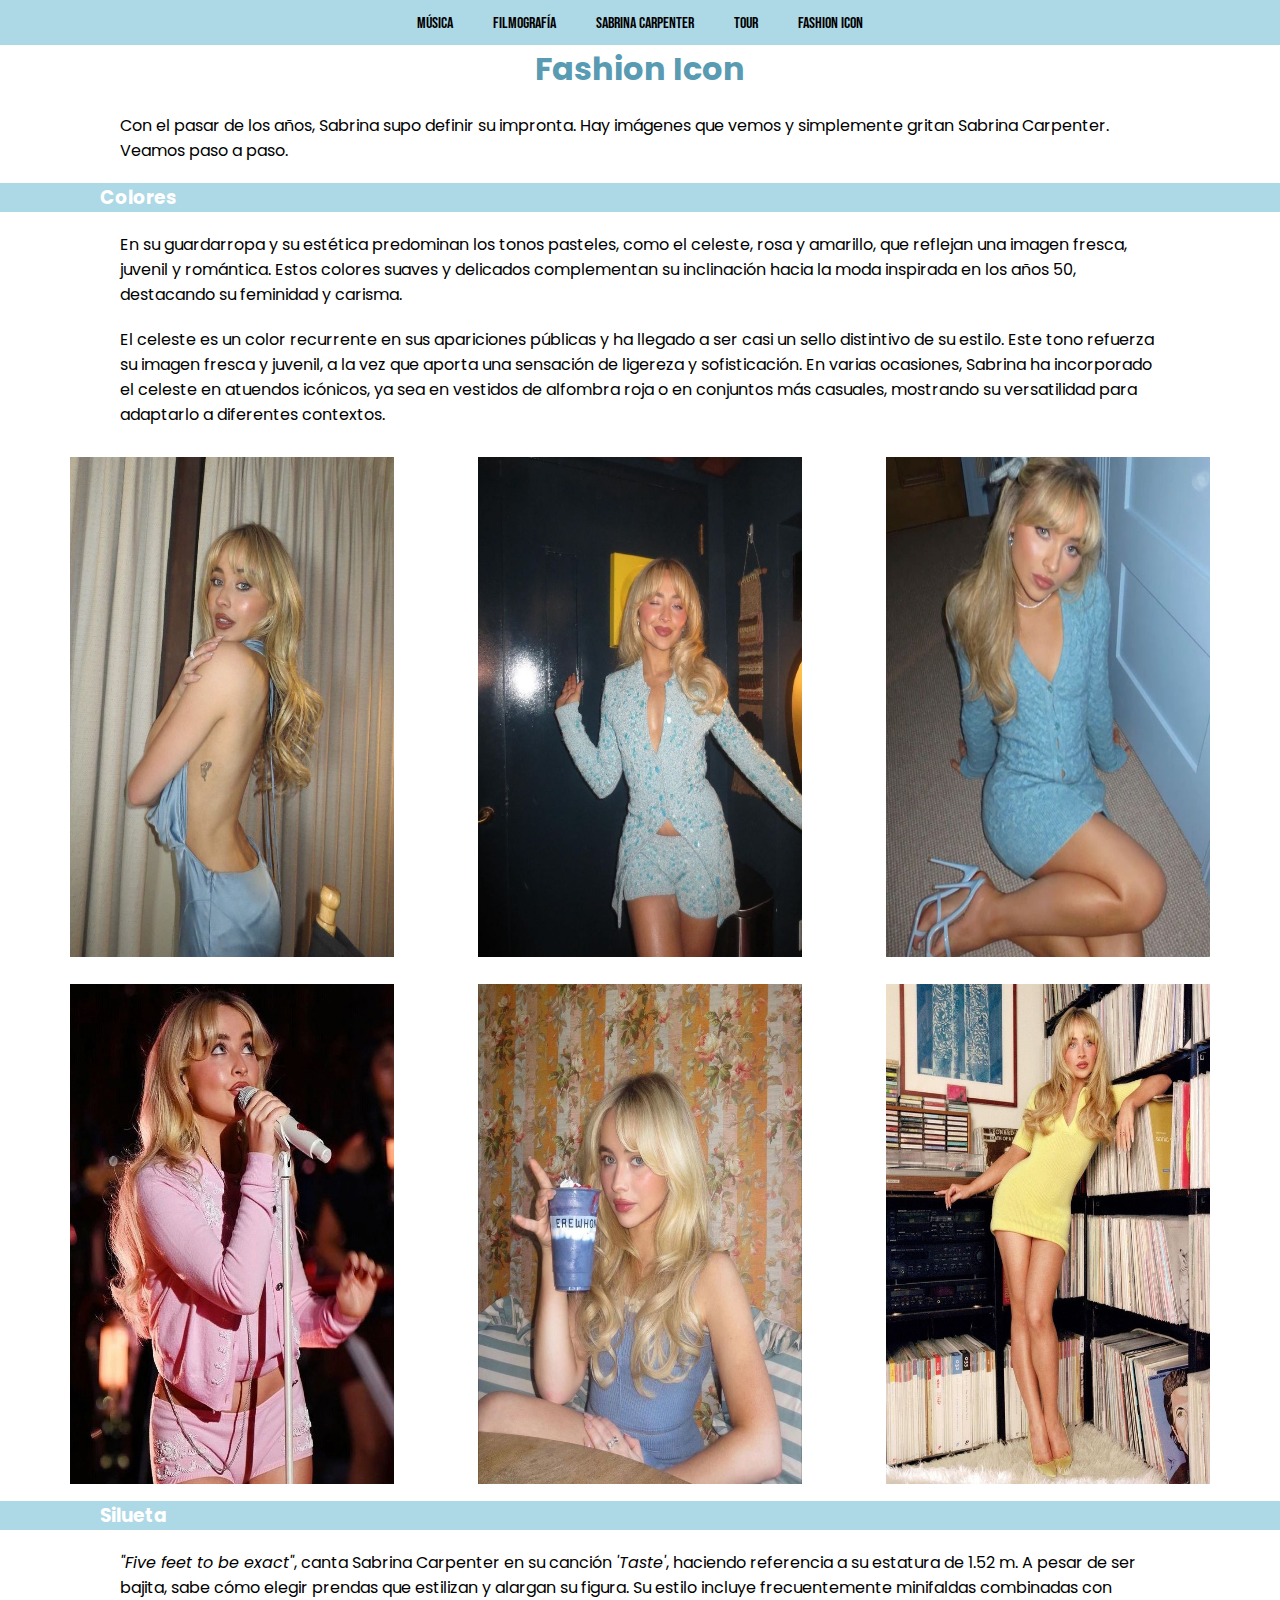
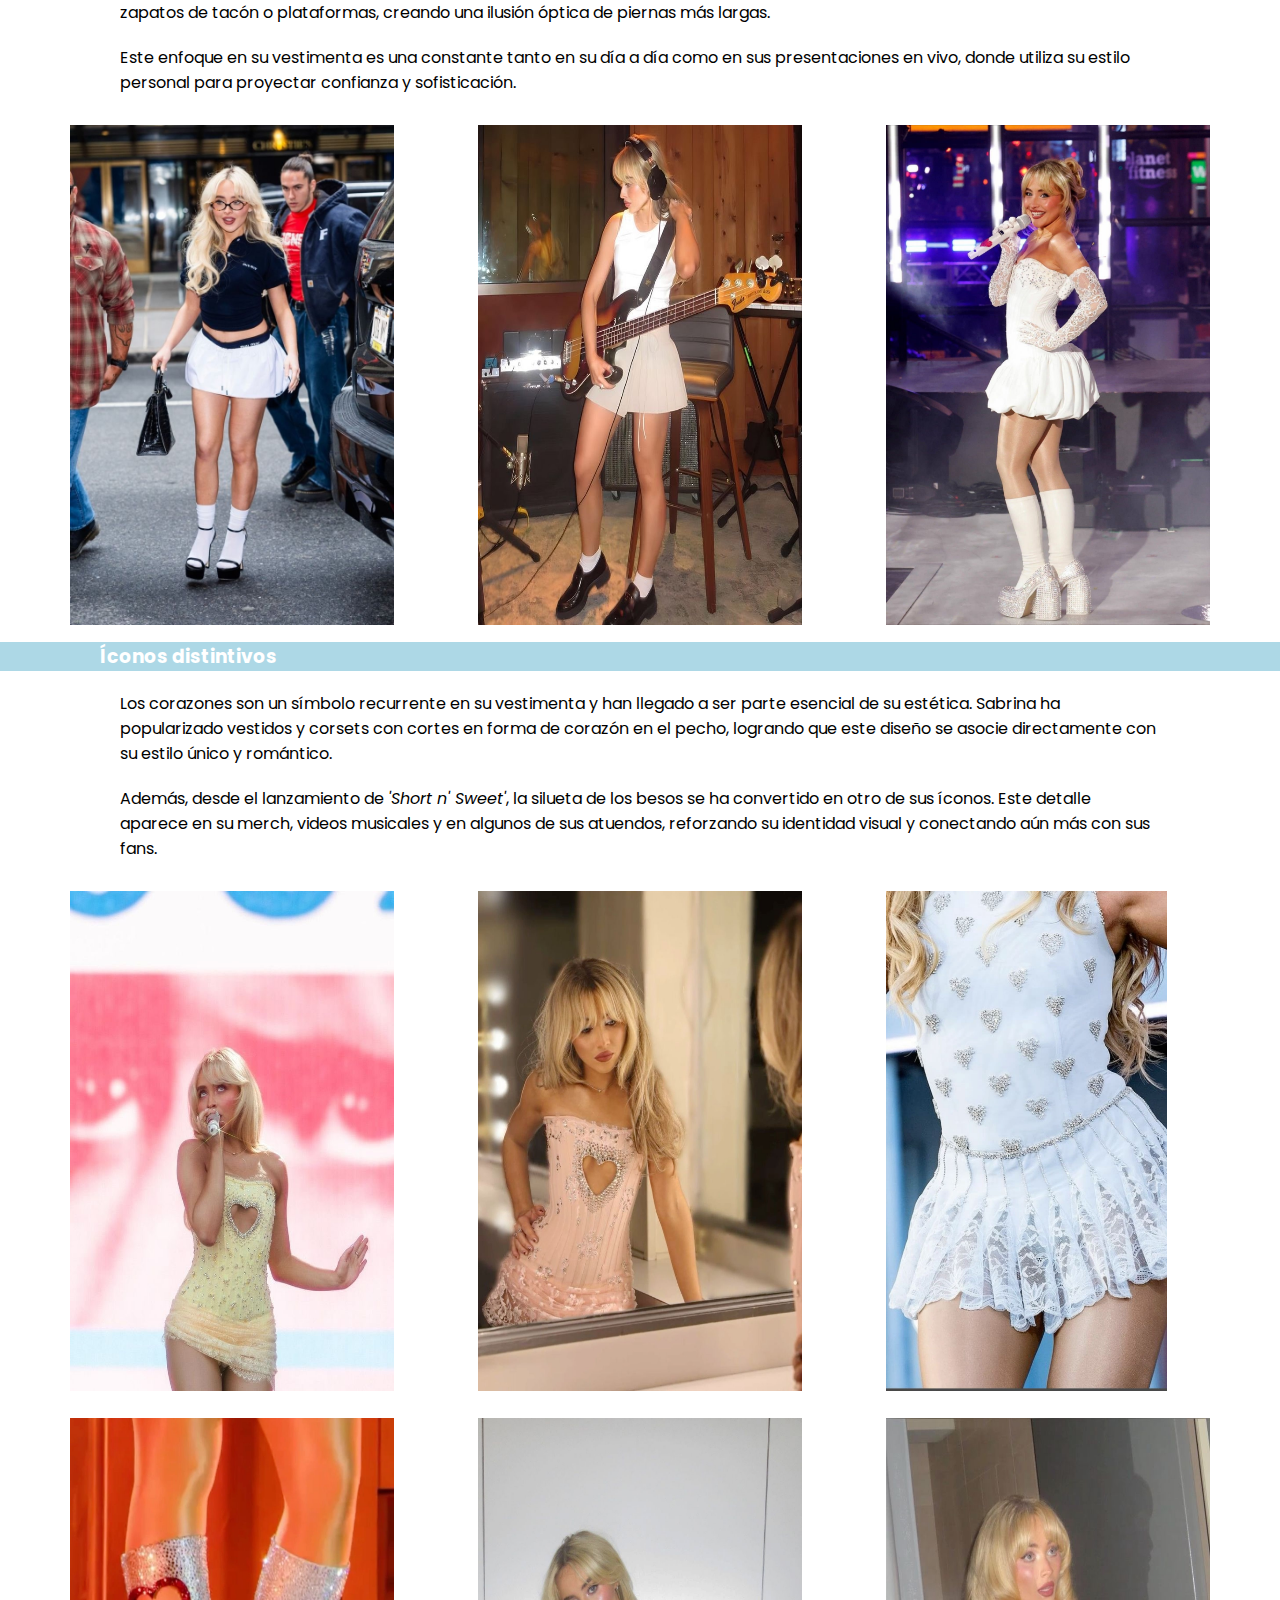
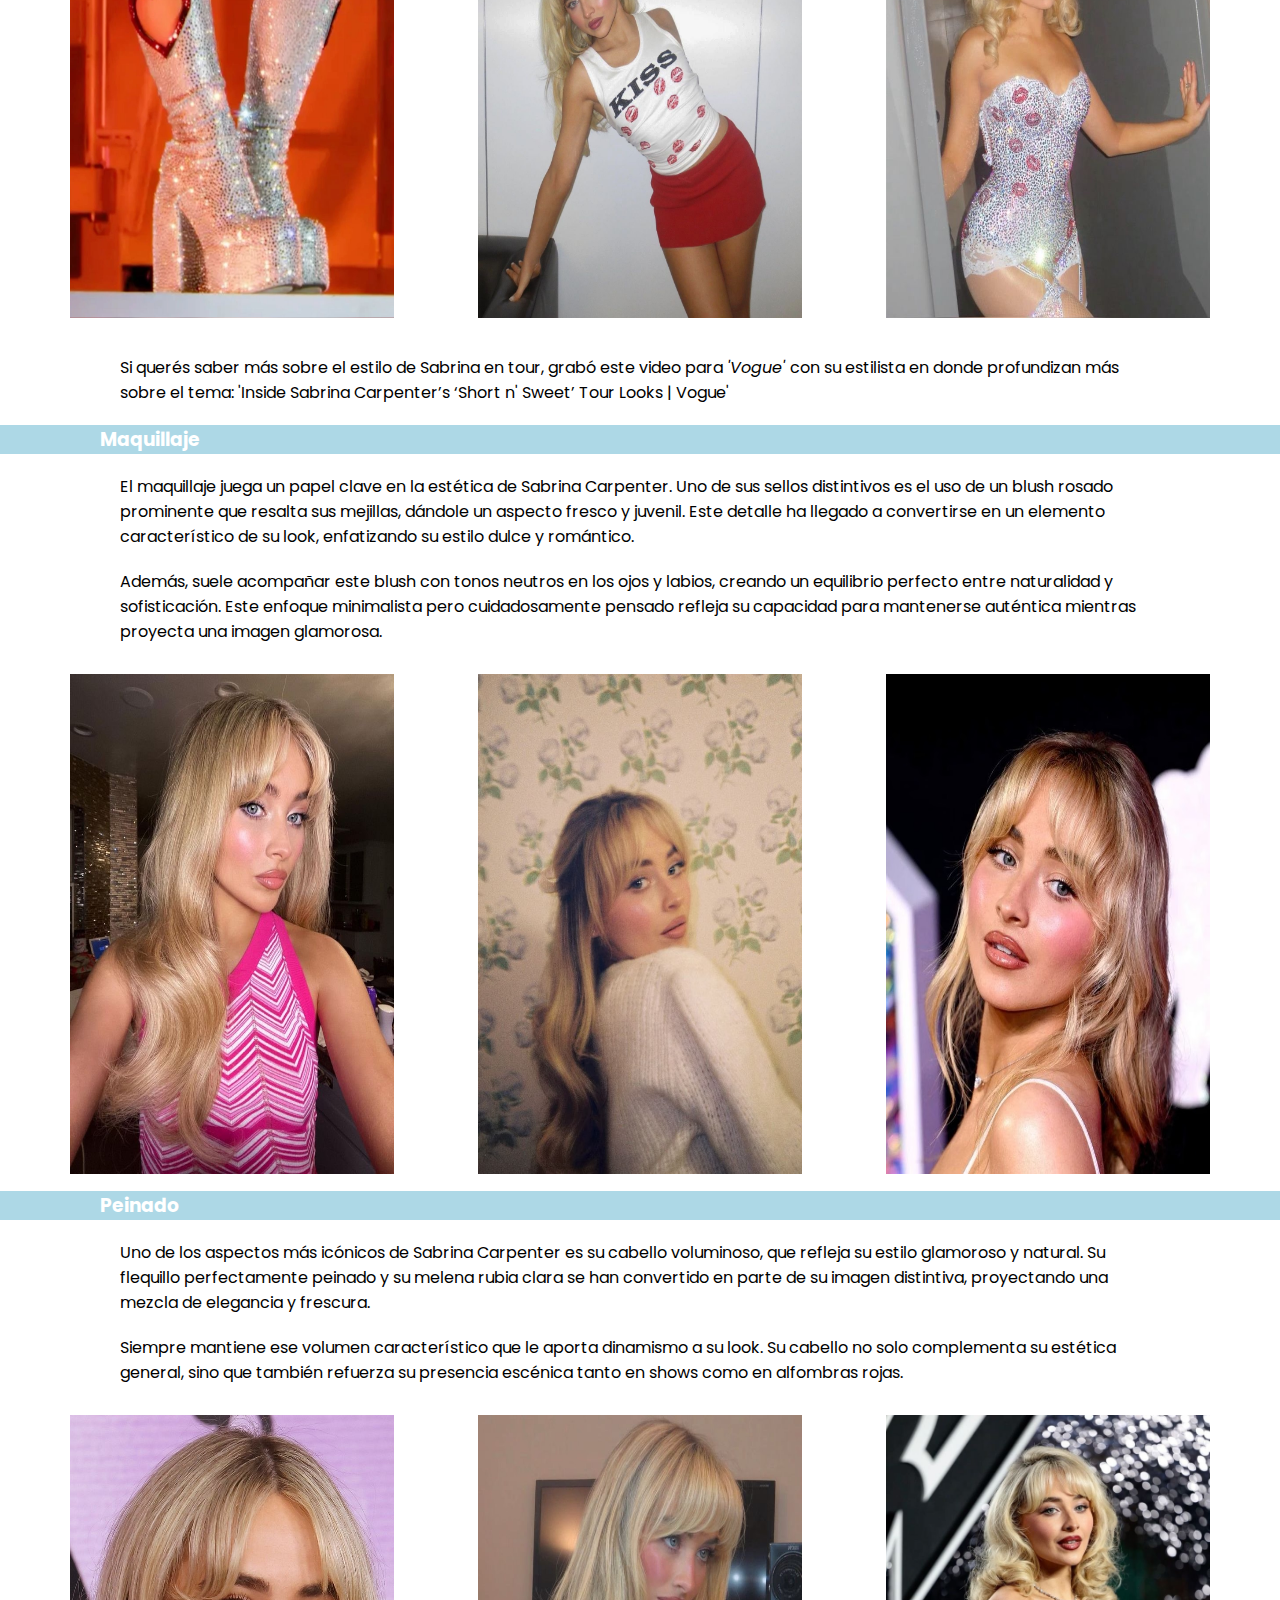
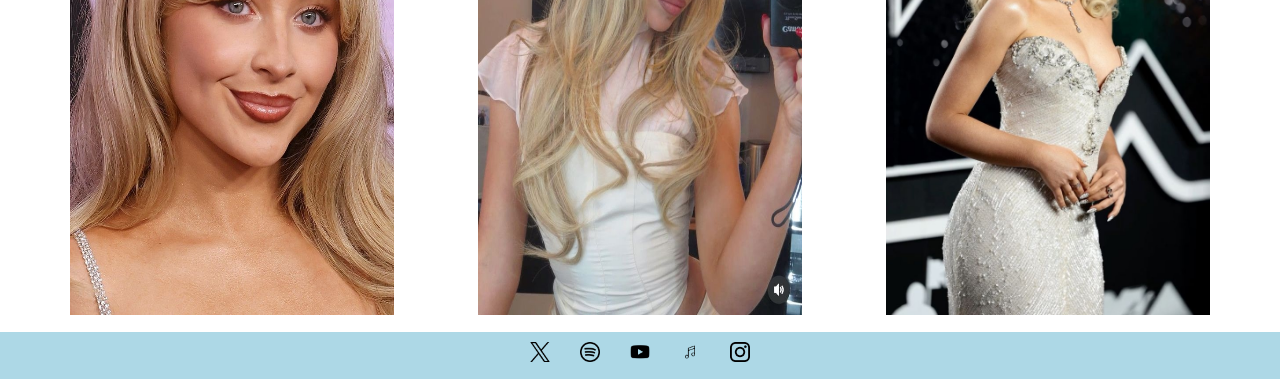
==== pages/fashion-icon.html @ 901c5bfc "primer commit" ====
<!DOCTYPE html>
<html lang="es">
<head>
    <meta charset="UTF-8">
    <meta name="viewport" content="width=device-width, initial-scale=1.0">
    <title>Fashion inspo</title>
    <!-- Fuente Bebas Neue -->
    <link rel="preconnect" href="https://fonts.googleapis.com">
    <link rel="preconnect" href="https://fonts.gstatic.com" crossorigin>
    <link href="https://fonts.googleapis.com/css2?family=Bebas+Neue&display=swap" rel="stylesheet">
    <!-- Fuente Roboto Slab -->
    <!-- Fuente Poppins -->
    <link rel="preconnect" href="https://fonts.gstatic.com" crossorigin>
    <link href="https://fonts.googleapis.com/css2?family=Bebas+Neue&family=Poppins:ital,wght@0,100;0,200;0,300;0,400;0,500;0,600;0,700;0,800;0,900;1,100;1,200;1,300;1,400;1,500;1,600;1,700;1,800;1,900&family=Roboto+Slab:wght@100..900&display=swap" rel="stylesheet">
    <!--Archivo CSS-->
    <link rel="stylesheet" href="../css/styles.css">
</head>
<body>
    <nav>
        <ul>
            <li><a href="musica.html">Música</a></li>
            <li><a href="filmografia.html">Filmografía</a></li>
            <li><a href="../index.html">Sabrina Carpenter</a></li>
            <li><a href="tour.html">Tour</a></li>
            <li><a href="fashion-icon.html">Fashion Icon</a></li>
        </ul>
    </nav>
    <section>
        <h2>Fashion Icon</h2>
        <p>Con el pasar de los años, Sabrina supo definir su impronta. Hay imágenes que vemos y simplemente gritan
            Sabrina Carpenter. Veamos paso a paso. 
        </p>
    </section>
    <section class="moda">
        <section>
            <h3>Colores</h3>
            <p>En su guardarropa y su estética predominan los tonos pasteles, como el celeste, rosa y amarillo, que reflejan una imagen fresca, juvenil y romántica. Estos colores suaves y delicados complementan su inclinación hacia la moda inspirada en los años 50, destacando su feminidad y carisma.</p>
        
            <p>El celeste es un color recurrente en sus apariciones públicas y ha llegado a ser casi un sello distintivo de su estilo. Este tono refuerza su imagen fresca y juvenil, a la vez que aporta una sensación de ligereza y sofisticación. En varias ocasiones, Sabrina ha incorporado el celeste en atuendos icónicos, ya sea en vestidos de alfombra roja o en conjuntos más casuales, mostrando su versatilidad para adaptarlo a diferentes contextos.</p>
            <img src="../img/sabrina-celeste-2.avif" alt="Sabrina vistiendo vestido celeste">
            <img src="../img/sabrina-celeste-3.avif" alt="Sabrina vistiendo un conjunto celeste">
            <img src="../img/sabrina-celeste-1.avif" alt="Sabrina vistiendo un conjunto celeste">
            <img src="../img/sabrina-rosa-7.avif" alt="Sabrina vistiendo conjunto rosa">
            <img src="../img/sabrina-lavanda-1.avif" alt="Sabrina vistiendo un color lavanda">
            <img src="../img/sabrina-amarillo-1.avif" alt="Sabrina vistiendo un mono amarillo">
        </section>
        <section>
            <h3>Silueta</h3>
            <p><i>"Five feet to be exact"</i>, canta Sabrina Carpenter en su canción <i>'Taste'</i>, haciendo referencia a su estatura de 1.52 m. A pesar de ser bajita, sabe cómo elegir prendas que estilizan y alargan su figura. Su estilo incluye frecuentemente minifaldas combinadas con zapatos de tacón o plataformas, creando una ilusión óptica de piernas más largas.</p>
            <p>Este enfoque en su vestimenta es una constante tanto en su día a día como en sus presentaciones en vivo, donde utiliza su estilo personal para proyectar confianza y sofisticación.</p>
            <img src="../img/sabrina-miu.avif" alt="Sabrina vistiendo minifalda de miu miu">
            <img src="../img/sabrina-studio.avif" alt="Sabrina en su estudio vistiendo pollera">
            <img src="../img/sabrina-concierto.avif" alt="Sabrina en concierto con minifalda y plataforma">
        </section>
        <section>
            <h3>Íconos distintivos</h3>
            <p>Los corazones son un símbolo recurrente en su vestimenta y han llegado a ser parte esencial de su estética. Sabrina ha popularizado vestidos y corsets con cortes en forma de corazón en el pecho, logrando que este diseño se asocie directamente con su estilo único y romántico.</p>
            <p>Además, desde el lanzamiento de <i>'Short n' Sweet'</i>, la silueta de los besos se ha convertido en otro de sus íconos. Este detalle aparece en su merch, videos musicales y en algunos de sus atuendos, reforzando su identidad visual y conectando aún más con sus fans.</p>
            <img src="../img/sabrina-corazon-amarillo (2).avif" alt="Sabrina con un traje con corazon amarillo">
            <img src="../img/sabrina-corazon-rosa.avif" alt="Sabrina con u ntraje corazón rosa">
            <img src="../img/sabrina-corazoncitos.avif" alt="Traje de Sabrina estamapdo con corazones">
            <img src="../img/sabrina-botas-corazon.avif" alt="Tacos de Sabrina con un corazón">
            <img src="../img/sabrina-besos-2.avif" alt="Remera de Sabrina con estampa de besos">
            <img src="../img/sabrina-besos.avif" alt="Traje de cocnierto de Sabrina con besos">
            <p>Si querés saber más sobre el estilo de Sabrina en tour, grabó este video para <i>'Vogue' </i>con su estilista en donde profundizan más sobre
                el tema: <a href="https://www.youtube.com/watch?v=USqWl1sAuY0"target=_blank> 'Inside Sabrina Carpenter’s ‘Short n' Sweet’ Tour Looks | Vogue'</a>
            </p>
        </section>
        <section>
            <h3>Maquillaje</h3>
            <p>El maquillaje juega un papel clave en la estética de Sabrina Carpenter. Uno de sus sellos distintivos es el uso de un blush rosado prominente que resalta sus mejillas, dándole un aspecto fresco y juvenil. Este detalle ha llegado a convertirse en un elemento característico de su look, enfatizando su estilo dulce y romántico.</p>
        
            <p>Además, suele acompañar este blush con tonos neutros en los ojos y labios, creando un equilibrio perfecto entre naturalidad y sofisticación. Este enfoque minimalista pero cuidadosamente pensado refleja su capacidad para mantenerse auténtica mientras proyecta una imagen glamorosa.</p>
            <img src="../img/sabrina-blush.avif" alt="Maquillaje de Sabrina">
            <img src="../img/blush-3.avif" alt="Maquillaje de Sabrina">
            <img src="../img/blush1.avif" alt="Maquillaje de Sabrina">
        </section>    
        <section>
            <h3>Peinado</h3>
            <p>Uno de los aspectos más icónicos de Sabrina Carpenter es su cabello voluminoso, que refleja su estilo glamoroso y natural. Su flequillo perfectamente peinado y su melena rubia clara se han convertido en parte de su imagen distintiva, proyectando una mezcla de elegancia y frescura.</p>
            <p>Siempre mantiene ese volumen característico que le aporta dinamismo a su look. Su cabello no solo complementa su estética general, sino que también refuerza su presencia escénica tanto en shows como en alfombras rojas.</p>
            <img src="../img/sabrina-bangs.avif" alt="Peinado de Sabrina">
            <img src="../img/sabrina-flequillo.avif" alt="Peinado de Sabrina">
            <img src="../img/sabrina-peinado.avif" alt="Peinado de Sabrina">
        </section>
    </section>
    <footer>
        <a href="https://x.com/sabrinaannlynn" target="_blank">
            <img src="../img/x.png" alt="Logo de twitter">
        </a>
        <a href="https://open.spotify.com/intl-es/artist/74KM79TiuVKeVCqs8QtB0B?si=yg893AQBSUCXRYA8qIvSbg"target= "_blank">
            <img src="../img/logotipo-de-spotify.png" alt="Logo de spotify">
        </a>
        <a href="https://www.youtube.com/channel/UCPKWE1H6xhxwPlqUlKgHb_w" target="_blank">
            <img src="../img/youtube.png" alt="Logo de youtube">
        </a>
        <a href="https://music.apple.com/ec/artist/sabrina-carpenter/390647681"target= "_blank">
            <img src="../img/applemusic.png" alt="Logo de apple music">
        </a>
        <a href="https://www.instagram.com/sabrinacarpenter/" target="_blank">
            <img src="../img/logotipo-de-instagram.png" alt="Logo de instagram">
        </a>
    </footer>
</body>
</html>
---- css/styles.css ----
/* Reseteo todo*/ 
*{
    margin:0;
    padding: 0;
    box-sizing: border-box;
} 
/*pongo la barra de navegador en el centro y le pongo color celeste clarito*/
nav{
    text-align: center;
    background-color: lightblue;
    color: black;
    padding: 10px;
}
/*especifico la lista del nav para que quede centrado y la fuente*/
nav ul{
    list-style: none;
    display: inline-flex;
    justify-content: center;
    padding: 0;
    margin:0;
    font-family: 'Bebas Neue', sans-serif;
    font-size: 24 px;
}
/*especifico espacio entre los elementos del menu*/
nav ul li{
    margin: 0 20px;
}
/*acomodo los enlaces*/
a{
    text-decoration: none;
    color: inherit;
}
/*sección hero*/
.Hero {
    background-image: url('../img/sabrina_header.avif'); /*importé la imagen*/
    background-repeat: no-repeat; /*que no se repita*/
    background-position: center;
    background-size: cover;
    height: 100vh; /* la sección ocupa toda la altura de la ventana */
    display: flex; /*flexbox*/
    align-items: center; /* alineo contenido en el centro vertical */
    justify-content: flex-start; /* alineo el contenido horizontalmente */
    color: white; /* color texto */
    padding-left: 100px; /*espacio a la izquierda*/
    font-size: 40px; /*tamaño letra*/
    font-family: 'Times New Roman', Times, serif;
    background-attachment: fixed;
}
/*tamaño de portadas*/ 
.contenedor-canciones img{
    width: 300px;
    height: 300px;
}
/*cambio la fuente de todo el cuerpo*/
body{
    font-family: "Poppins", serif;
}
body p{
    margin: 20px;
    padding-left: 100px;
    padding-right: 100px;
}
/*cambio el footer*/

footer {
    background-color: lightblue; /*color*/
    bottom: 0;
    width: 100%; /*ocupa todo el ancho*/
    padding: 10px 0;  /* Espacio en la parte superior e inferior */
    display: flex;
    justify-content: center;  /* centra los iconos */
    gap: 30px;  /* Espacio entre los iconos */
}

footer img {
    width: 20px;  /* tamaño de los iconos */
    height: 20px;  /* iconos cuadrados */
}
/*modifico las tablas*/

table {
    border-collapse: collapse; /* uno los bordes */
    width: 100%; /* ocupa todo el espacio*/
    text-align: left; /* alineado */
    border: 2px solid lightblue; /* borde */
}

table th, table td {
    padding: 10px; /* espaciado adentro */
    border: 2px solid rgb(93, 135, 149); /* bordes entre celdas */
}
/*encabezados*/
table th {
    background-color: lightblue; /* fondo de los encabezados */
    color: black; /*  texto */
}
.ultimo-lanzamiento {
    background-image: url(../img/portada-musica.jpg); /*pongo la foto*/
    background-attachment: fixed; /*fijo*/
    background-position: center;
    background-size: cover;
    height: 100vh;
    align-items: center; /* centro verticalmente */
    color: white; /* texto */
    padding-top: 200px; 
    padding-left: 200px;
    font-size: 40px; /* tamaño de la letra */
    font-family: 'Times New Roman', Times, serif;
}
.ultimo-lanzamiento h2{
    font-size: 35;
    padding-left: 125px;
    color: white;
    text-align: justify;
}
h2{
    color: rgb(88, 155, 178);
    text-align: center;
    font-size: 32px;
}
h3{
    color: white;
    padding-left: 2%;
    background-color: lightblue;
    padding-left: 100px;
}
.moda img{
    max-width: 30%; /* la imagen ocupa el 80% del ancho del contenedor */
    height: 500px;
    margin: 10px;
    padding-left: 60px;
}
.contenedor-canciones{
    display: flex; /*flexbox*/
    flex-wrap: wrap; /*los elementos van abajo si no entran*/
    gap:20px; /*espacio entre elementos*/
    align-items: center; /*centro*/
    justify-content: center; /*justificado*/
}
.contenedor-canciones h4{
    text-align: center;
}
.biografia{
        background-image: url(../img/sabrina-portada.avif);
        background-repeat: no-repeat;
        background-position: top-left;
        background-size: 300px;
        margin: 20px;
        padding-left: 190px; /* espacio para que el contenido no este sobre la imagen */}

/*alineo para que el texto no quede sobre la iamgen*/
.biografia p{
    padding-left: 130px;
    text-align: left;
    padding-top: 0;
}
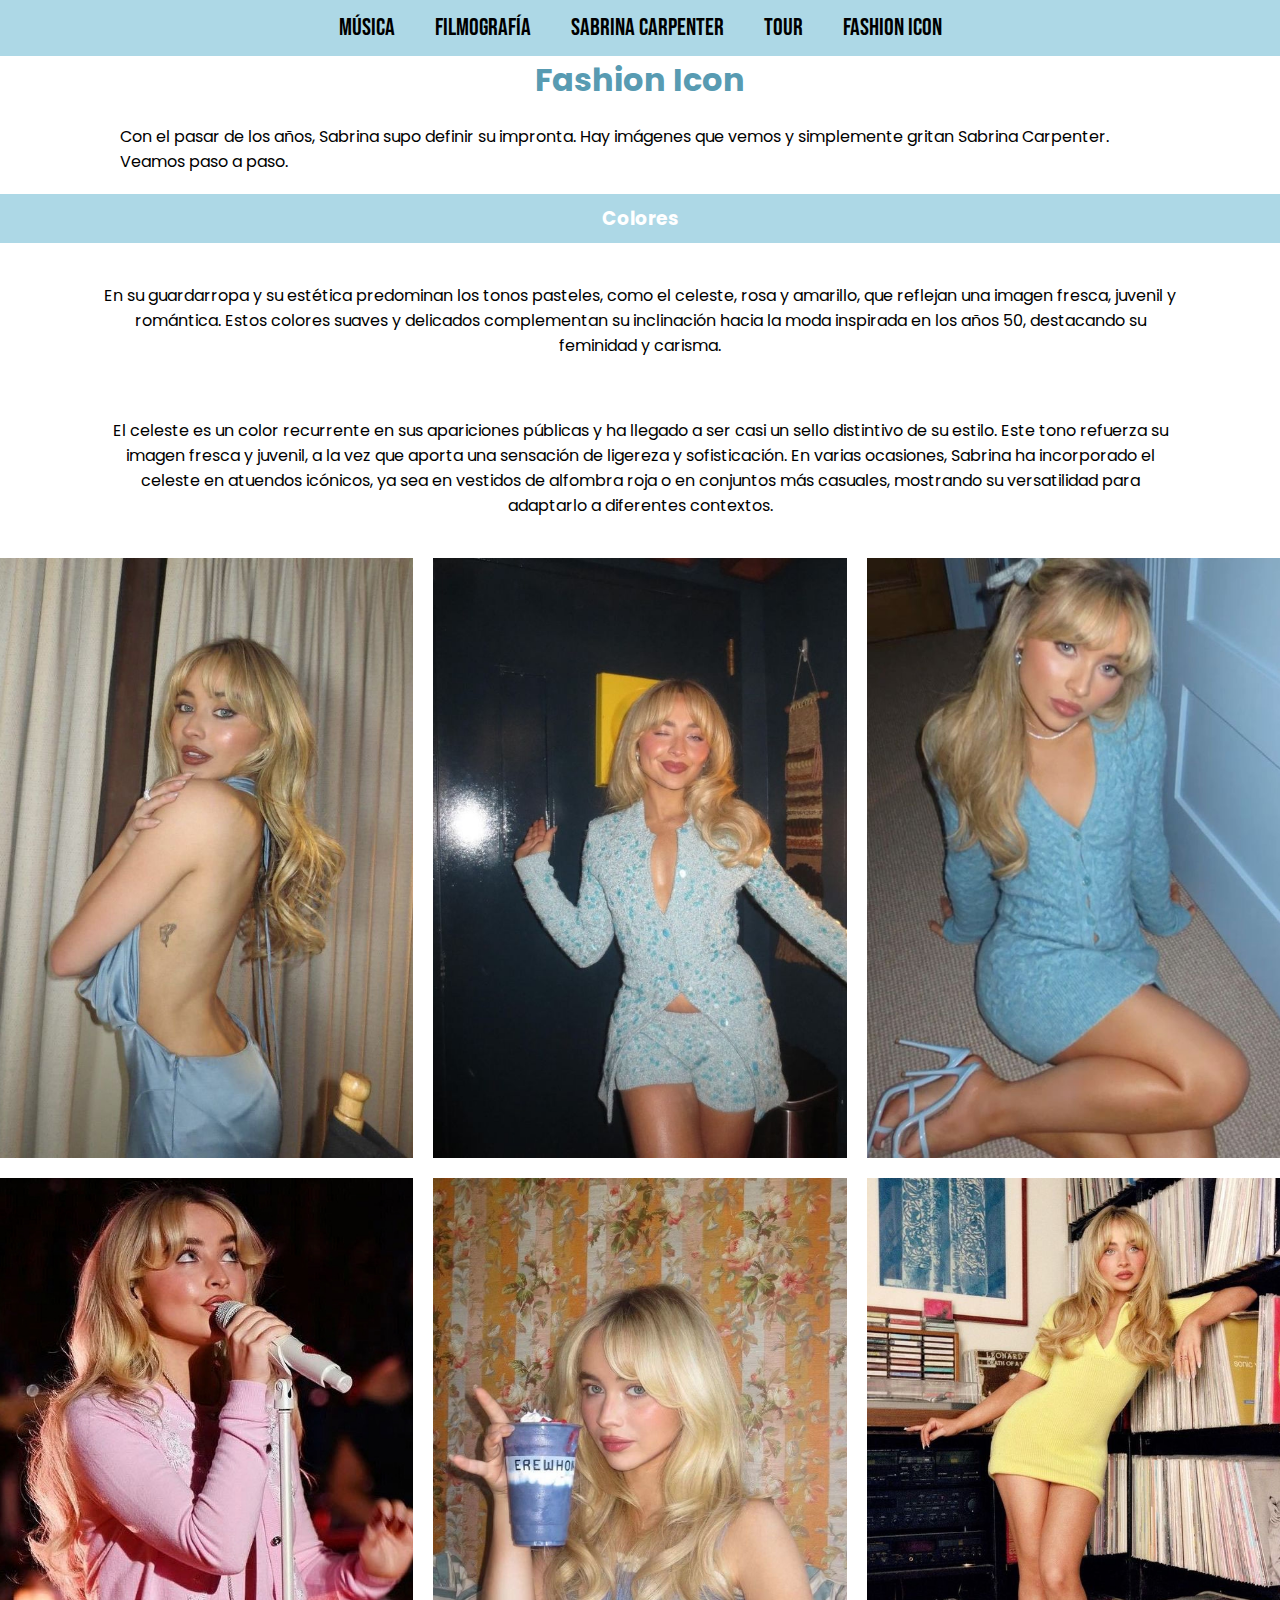
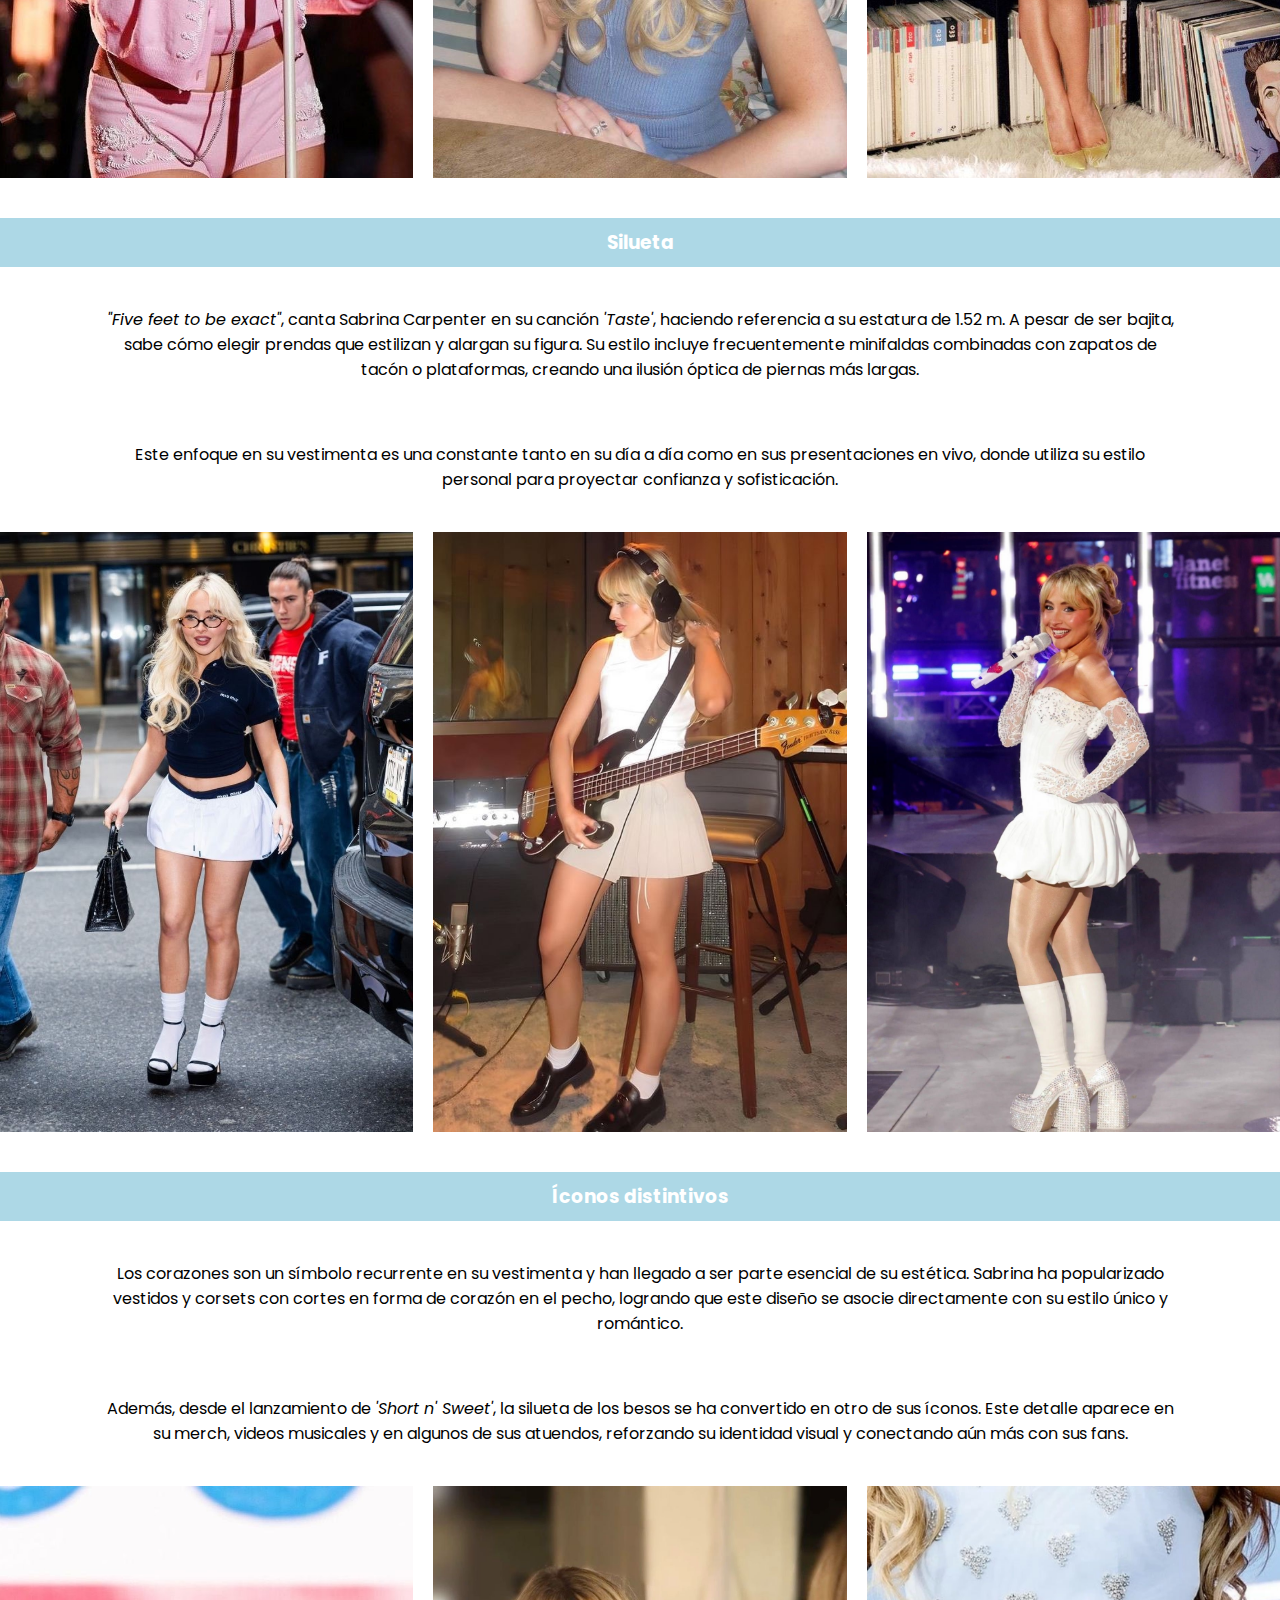
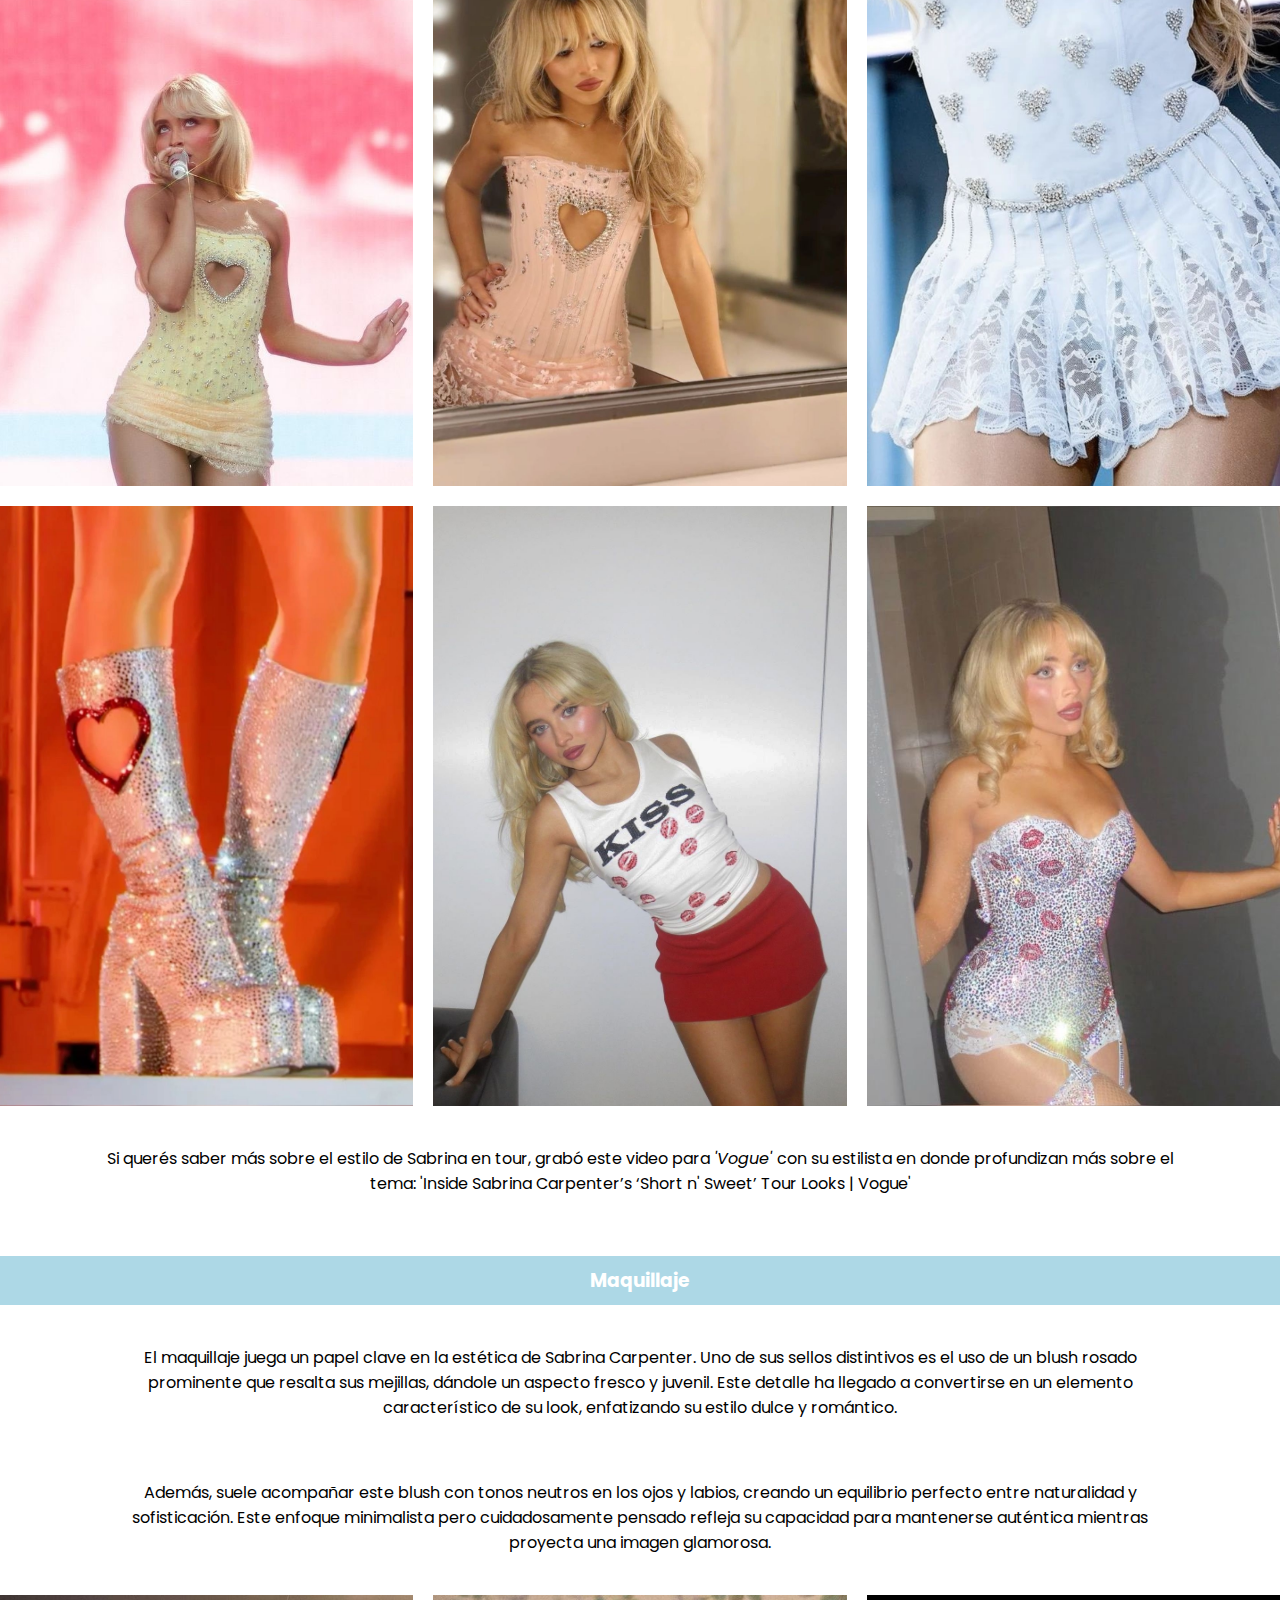
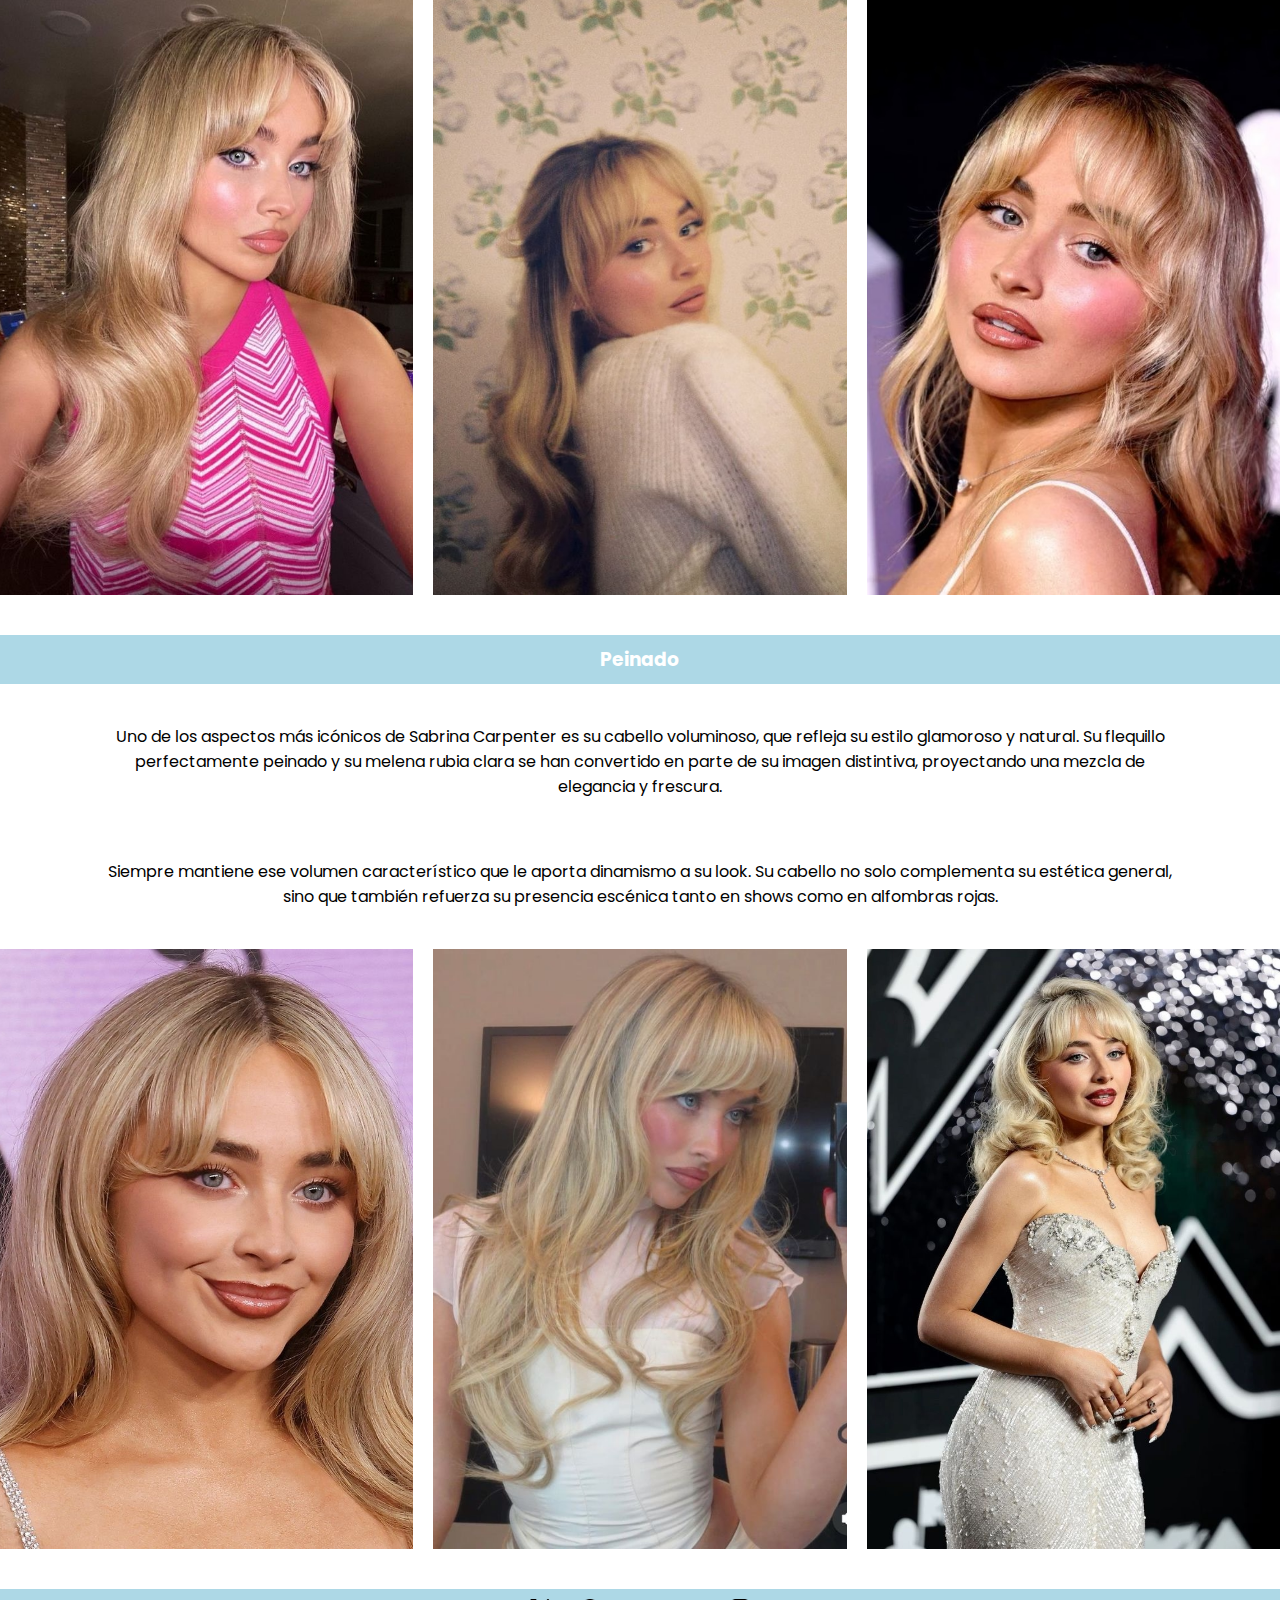
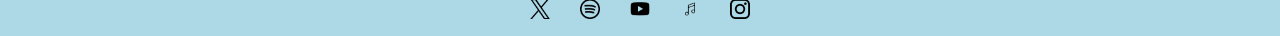
==== commit ff047512: "ultimos cambios" ====
--- a/pages/fashion-icon.html
+++ b/pages/fashion-icon.html
@@ -25,7 +25,7 @@
             <li><a href="fashion-icon.html">Fashion Icon</a></li>
         </ul>
     </nav>
-    <section>
+    <section class="moda">
         <h2>Fashion Icon</h2>
         <p>Con el pasar de los años, Sabrina supo definir su impronta. Hay imágenes que vemos y simplemente gritan
             Sabrina Carpenter. Veamos paso a paso. 
--- a/css/styles.css
+++ b/css/styles.css
@@ -1,156 +1,442 @@
-/* Reseteo todo*/ 
-*{
-    margin:0;
+/* reseteo en 0 */
+* {
+    margin: 0;
     padding: 0;
     box-sizing: border-box;
 } 
-/*pongo la barra de navegador en el centro y le pongo color celeste clarito*/
-nav{
+/* barra de navegación  */
+.seccion-tablas a{ /*especifico por los cambios de bootstrap*/
+    text-decoration: none;
+    color: black;
+} 
+.seccion-tablas h2{ /*especifico por los cambios de bootstrap*/
+    color: rgb(88, 155, 178);
+    text-align: center;
+    font-size: 32px;
+    font-family: "Poppins", serif;
+}
+.seccion-tablas p{ /*especifico por los cambios de bootstrap*/
+    font-family: "Poppins", serif;
+}
+nav { /*nav*/
     text-align: center;
     background-color: lightblue;
     color: black;
     padding: 10px;
 }
-/*especifico la lista del nav para que quede centrado y la fuente*/
-nav ul{
+nav ul {
     list-style: none;
-    display: inline-flex;
+    display: flex;
     justify-content: center;
     padding: 0;
-    margin:0;
+    margin: 0;
     font-family: 'Bebas Neue', sans-serif;
-    font-size: 24 px;
-}
-/*especifico espacio entre los elementos del menu*/
-nav ul li{
+    font-size: 24px;
+    flex-wrap: wrap;
+}
+nav ul li {
     margin: 0 20px;
 }
-/*acomodo los enlaces*/
-a{
+a {
     text-decoration: none;
     color: inherit;
-}
-/*sección hero*/
+    line-height: 1.5
+}
+
+/* sección Hero */
 .Hero {
-    background-image: url('../img/sabrina_header.avif'); /*importé la imagen*/
-    background-repeat: no-repeat; /*que no se repita*/
-    background-position: center;
-    background-size: cover;
-    height: 100vh; /* la sección ocupa toda la altura de la ventana */
-    display: flex; /*flexbox*/
-    align-items: center; /* alineo contenido en el centro vertical */
-    justify-content: flex-start; /* alineo el contenido horizontalmente */
-    color: white; /* color texto */
-    padding-left: 100px; /*espacio a la izquierda*/
-    font-size: 40px; /*tamaño letra*/
-    font-family: 'Times New Roman', Times, serif;
-    background-attachment: fixed;
-}
-/*tamaño de portadas*/ 
-.contenedor-canciones img{
-    width: 300px;
-    height: 300px;
-}
-/*cambio la fuente de todo el cuerpo*/
-body{
-    font-family: "Poppins", serif;
-}
-body p{
-    margin: 20px;
-    padding-left: 100px;
-    padding-right: 100px;
-}
-/*cambio el footer*/
-
-footer {
-    background-color: lightblue; /*color*/
-    bottom: 0;
-    width: 100%; /*ocupa todo el ancho*/
-    padding: 10px 0;  /* Espacio en la parte superior e inferior */
-    display: flex;
-    justify-content: center;  /* centra los iconos */
-    gap: 30px;  /* Espacio entre los iconos */
-}
-
-footer img {
-    width: 20px;  /* tamaño de los iconos */
-    height: 20px;  /* iconos cuadrados */
-}
-/*modifico las tablas*/
-
-table {
-    border-collapse: collapse; /* uno los bordes */
-    width: 100%; /* ocupa todo el espacio*/
-    text-align: left; /* alineado */
-    border: 2px solid lightblue; /* borde */
-}
-
-table th, table td {
-    padding: 10px; /* espaciado adentro */
-    border: 2px solid rgb(93, 135, 149); /* bordes entre celdas */
-}
-/*encabezados*/
-table th {
-    background-color: lightblue; /* fondo de los encabezados */
-    color: black; /*  texto */
-}
-.ultimo-lanzamiento {
-    background-image: url(../img/portada-musica.jpg); /*pongo la foto*/
-    background-attachment: fixed; /*fijo*/
+    background-image: url('../img/sabrina_header.avif');
+    background-repeat: no-repeat;
     background-position: center;
     background-size: cover;
     height: 100vh;
-    align-items: center; /* centro verticalmente */
-    color: white; /* texto */
-    padding-top: 200px; 
-    padding-left: 200px;
-    font-size: 40px; /* tamaño de la letra */
+    display: flex;
+    align-items: center;
+    justify-content: center;
+    color: white;
+    padding-left: 100px;
+    font-size: 40px;
     font-family: 'Times New Roman', Times, serif;
-}
-.ultimo-lanzamiento h2{
-    font-size: 35;
+    background-attachment: fixed;
+    text-align: center;
+    text-shadow: 2px 2px 8px rgba(24, 86, 181, 0.7); /*sombra para que no se pierda la letra*/
+}
+
+/* el cuerpo */
+body {
+    font-family: "Poppins", serif; /*fuente*/
+}
+body p { /*margenes y padding*/
+    margin: 20px;
+    padding: 0 100px;
+}
+
+
+/* footer */
+footer {
+    background-color: lightblue;
+    bottom: 0;
+    width: 100%;
+    padding: 10px 0;
+    display: flex;
+    justify-content: center;
+    gap: 30px;
+}
+footer img {
+    width: 20px;
+    height: 20px;
+}
+/* contenedor de las canciones */
+.contenedor-canciones {
+    display: flex; /* flexbox */
+    justify-content: space-between; /* espaciado parejo */
+    gap: 20px;
+    flex-wrap: wrap; 
+    margin: 20px 0;
+}
+
+.contenedor-canciones div {
+    text-align: center; /* centro */
+}
+
+.contenedor-canciones img {
+    width: 100%; /* ocupan el 100% */
+    height: auto; /* proporción de la imagen */
+    max-width: 300px; /* limita el tamaño máximo */
+}
+
+/* último lanzamiento */
+.ultimo-lanzamiento {
+    background-image: url(../img/portada-musica.jpg);
+    background-attachment: fixed;
+    background-position: center;
+    background-size: cover;
+    height: 100vh;
+    align-items: center;
+    color: white;
+    padding: 200px 0 0 200px;
+    font-size: 40px;
+    font-family: 'Times New Roman', Times, serif;
+}
+.ultimo-lanzamiento h2 {
+    font-size: 35px;
     padding-left: 125px;
     color: white;
     text-align: justify;
 }
-h2{
+.ultimo-lanzamiento a{
+    text-decoration: none;
+}
+
+/* Títulos */
+h2 {
     color: rgb(88, 155, 178);
     text-align: center;
     font-size: 32px;
 }
-h3{
+h3 {
     color: white;
-    padding-left: 2%;
     background-color: lightblue;
-    padding-left: 100px;
-}
-.moda img{
-    max-width: 30%; /* la imagen ocupa el 80% del ancho del contenedor */
+    padding: 10px 100px;
+}
+
+/* Moda */
+.moda section {
+    display: grid;/*grid*/
+    grid-template-columns: repeat(3, 1fr);
+    gap: 20px;
+    justify-items: center;
+    margin-bottom: 40px;
+}
+.moda section img {
+    width: 100%; /*tamaño de imagenes*/
+    height: 600px;
+    object-fit: cover;
+}
+.moda section h3, .moda section p { /*texto de moda*/
+    text-align: center;
+    width: 100%;
+    grid-column: span 3;
+}
+.biografia {
+    display: grid; /* grid */
+    grid-template-columns: 300px 1fr; /*una columna de 300px para la imagen y la otra ocupa lo restante */
+    margin: 20px;
+}
+.biografia img {
+    width: 100%; /* imagen ocupe todo el espacio de su columna */
+    height: auto; /* mantiene las proporciones*/
+    object-fit: cover;
+    grid-column: 1; /* La imagen está en la primera columna */
+}
+.biografia p {
+    grid-column: 2; /* el texto va a la segunda columna */
+    padding-left: 20px;
+    text-align: left; /* texto a la izquierda */
+    font-size: 18px;
+    line-height: 1.6;
+    margin: 0;
+}
+/* responsive 480 */
+@media screen and (max-width: 480px) {/*nav*/
+    nav {
+        text-align: center;
+        padding: 10px;
+    }
+    /* lista del nav */
+    nav ul {
+        display: flex;
+        flex-direction: column; /* a columna para apilar */
+        align-items: center; /* centrado*/
+        padding: 0;
+        margin: 0;
+        font-size: 20px; /* más chiquito */
+    }
+    /* elementos de la lista */
+    nav ul li {
+        margin: 5px 0; /* menos margen */
+    }
+    /*footer*/
+    footer {
+        font-size: 10px; /* texto más chico */
+        padding: 6px; /* menos padding */
+    }
+
+    footer img {
+        width: 16px; /* íconos más chicos */
+        height: 16px;
+    }
+    
+/* Hero*/
+    .Hero {
+        font-size: 24px; /*mas chiquito*/
+        padding-left: 20px;
+        text-align: center;
+        background-image: url('../img/sabrina_header_celular.jpg'); /*cambie imagen*/
+        background-repeat: no-repeat;
+        background-position: center;
+        background-size: cover;
+        height: 100vh;
+        display: flex;
+        align-items: center;
+        justify-content: center;
+}
+/* texto de biografía */
+    .biografia p {
+        font-size: 14px; /* tamaño más chiquito */
+        line-height: 1.5; /*interlineado más chiquito */
+        padding-right: 10px;
+        text-align: left;
+    }
+    .biografia {
+        display: flex; /* flexbox*/
+        flex-direction: column; /* de forma vertical */
+        align-items: center; /* elemntos centrdos */
+        padding: 10px;
+}
+/* imagen biografía*/
+    .biografia img {
+        width: 100%;
+        margin-top: 20px; /* espacio encima de la imagen */
+}
+/* titulos más chiquitos*/ 
+    h2 {
+        font-size: 24px;
+        padding: 10px 20px;
+    }
+    h3 {
+        font-size: 18px;
+        padding: 10px 20px;
+    }
+/* contenedor de canciones */
+    .contenedor-canciones {
+        display: flex;
+        flex-direction: column; /*apilados*/
+        align-items: center;
+        padding: 0 20px;
+    }
+
+    /* imagenes contenedor canciones */
+    .contenedor-canciones img {
+        width: 100%;
+        width: 300px;
+        height: auto;
+        margin-bottom: 20px;
+}
+    .contenedor-canciones h4 {
+        font-size: 14px;
+} 
+/* último lanzamiento */
+    .ultimo-lanzamiento {
+        background-image: url(../img/portada-musica\ -\ copia.jpg); /*cambio foto*/
+        background-attachment: fixed;
+        background-position: center;
+        background-size: cover;
+        height: 100vh;
+        display: flex;
+        flex-direction: column;
+        justify-content: center; /* centro el contenido en y */
+        align-items: center; /* centro contenido en x */
+        color: white;
+        font-family: 'Times New Roman', Times, serif;
+}
+
+/* tamaño h1 */
+    .ultimo-lanzamiento h1 {
+        font-size: 2rem;
+        text-align: center;
+        justify-content: center;
+        padding:0;
+        margin-right:50%;
+}
+
+/*tamaño h2 */
+    .ultimo-lanzamiento h2 {
+        font-size: 1.5rem;
+        text-align: center;
+        justify-content: center;
+        padding: 0;
+        margin-right:50%;
+}
+    /* Moda */
+    .moda section {
+        display: grid; /* grid */
+        grid-template-columns: 1fr; /* 1 columna por fila */
+        gap: 10px; /* espacio entre las imágenes */
+    }
+
+    .moda section img {
+        width: 100%; /* ocupan todo el ancho disponible */
+        height: auto; /* mantiene la proporción original */
+        max-height: 400px; /* altura máxima de las imágenes */
+    }
+
+    .moda section h3, .moda section p {
+        text-align: center; /* centrado */
+        width: 100%; /* texto ocupa todo el ancho */
+        grid-column: span 1; /* texto ocupa toda la fila */
+    }
+
+    .moda p {
+        margin-right: 20px;
+        margin-left: 20px;
+        padding: 0;
+        text-align: center; /* centrado */
+    }
+}
+@media screen and (max-width: 768px) {
+    /* nav */
+    nav {
+        text-align: center;
+        padding: 10px;
+    }
+
+    /* lista del nav */
+    nav ul {
+        display: flex;
+        flex-direction: column; /* en columna */
+        align-items: center; /* centrado */
+        padding: 0;
+        margin: 0;
+        font-size: 22px; /* mas chico */
+    }
+
+    /* elementos de la lista */
+    nav ul li {
+        margin: 8px 0;
+    }
+
+    /* footer */
+    footer {
+        font-size: 12px; /* tamaño mas chico */
+        padding: 8px;
+    }
+
+    footer img {
+        width: 18px; /* mas chico*/
+        height: 18px;
+    }
+    .Hero {
+        font-size: 20px; 
+        padding-left: 15px; 
+        text-align: center;
+        background-image: url('../img/sabrina_header_celular.jpg'); 
+        background-repeat: no-repeat;
+        background-position: center;
+        background-size: cover;
+        height: 60vh; 
+        display: flex;
+        align-items: center;
+        justify-content: center;
+    }
+    .biografia p {
+        font-size: 16px; 
+        line-height: 1.6; 
+        padding-right: 15px; 
+        text-align: justify; /* justificado */
+        margin: 0 20px; 
+    }
+    .biografia {
+        display: flex; /* flexbox*/
+        flex-direction: column; /* de forma vertical */
+        align-items: center; /* elementos centrados */
+        padding: 20px;
+    }
+
+    /* imagen biografía */
+    .biografia img {
+        width: 100%;
+        max-width: 400px; 
+        margin-top: 20px;
+    }
+
+    /* títulos */
+    h2 {
+        font-size: 22px; 
+        padding: 10px 20px;
+    }
+
+    h3 {
+        font-size: 20px; 
+        padding: 10px 20px;
+    }
+
+    /* contenedor de canciones */
+    .contenedor-canciones {
+        display: flex;
+        flex-direction: column; /* apilados */
+        align-items: center;
+        padding: 0 20px;
+    }
+
+    /* imagenes contenedor canciones */
+    .contenedor-canciones img {
+        width: 100%;
+        width: 350px; /* Limitar el ancho máximo de las imágenes */
+        height: auto;
+        margin-bottom: 20px;
+    }
+    .seccion-tablas p{
+        padding: 0;
+        margin: 15px;
+}
+.moda section {
+    display: grid; /* grid */
+    grid-template-columns: repeat(2, 1fr); /* dos columnas por fila */
+    gap: 20px;
+    justify-items: center;
+    margin-bottom: 40px;
+}
+
+.moda section img {
+    width: 100%;
     height: 500px;
-    margin: 10px;
-    padding-left: 60px;
-}
-.contenedor-canciones{
-    display: flex; /*flexbox*/
-    flex-wrap: wrap; /*los elementos van abajo si no entran*/
-    gap:20px; /*espacio entre elementos*/
-    align-items: center; /*centro*/
-    justify-content: center; /*justificado*/
-}
-.contenedor-canciones h4{
-    text-align: center;
-}
-.biografia{
-        background-image: url(../img/sabrina-portada.avif);
-        background-repeat: no-repeat;
-        background-position: top-left;
-        background-size: 300px;
-        margin: 20px;
-        padding-left: 190px; /* espacio para que el contenido no este sobre la imagen */}
-
-/*alineo para que el texto no quede sobre la iamgen*/
-.biografia p{
-    padding-left: 130px;
-    text-align: left;
-    padding-top: 0;
+    object-fit: cover;
+}
+
+.moda section h3, .moda section p {
+    text-align: center;
+    width: 100%;
+    grid-column: span 2; /* Asegurar que el texto ocupe todo el ancho */
+}
 }